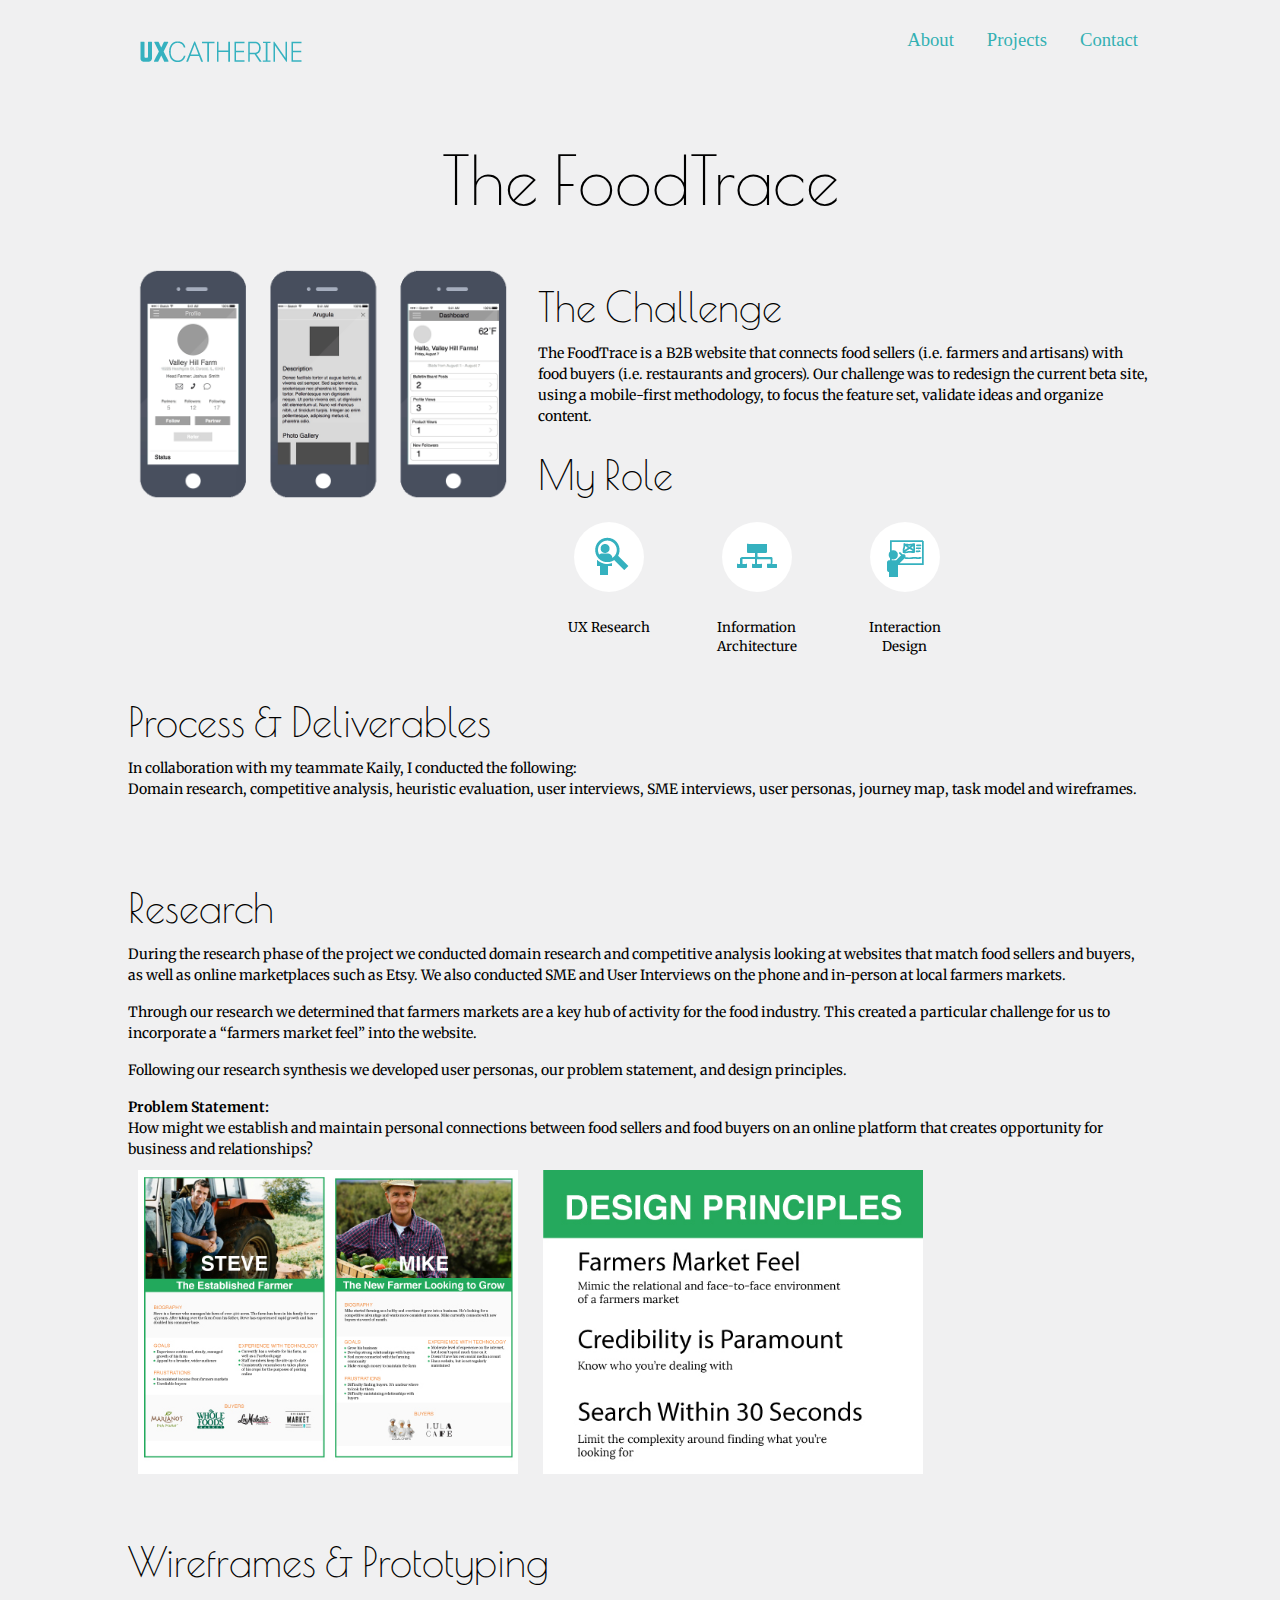
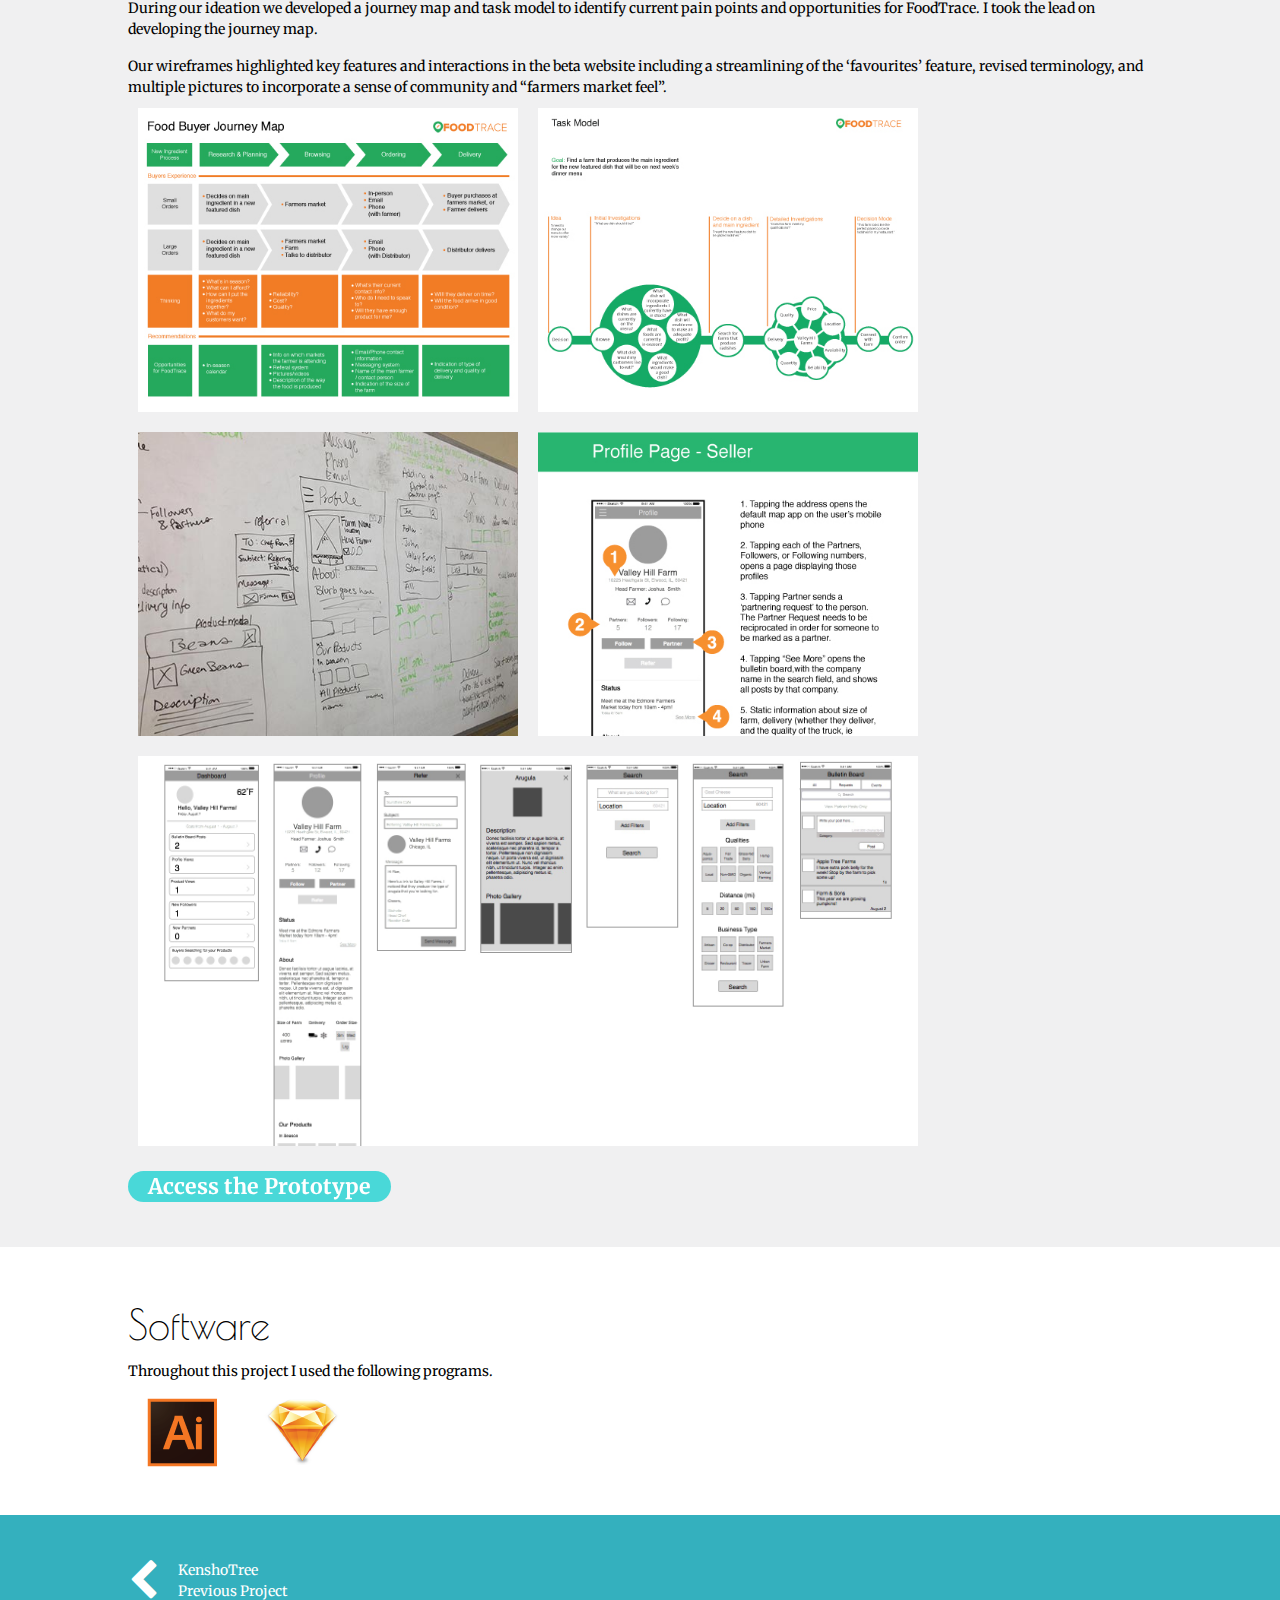
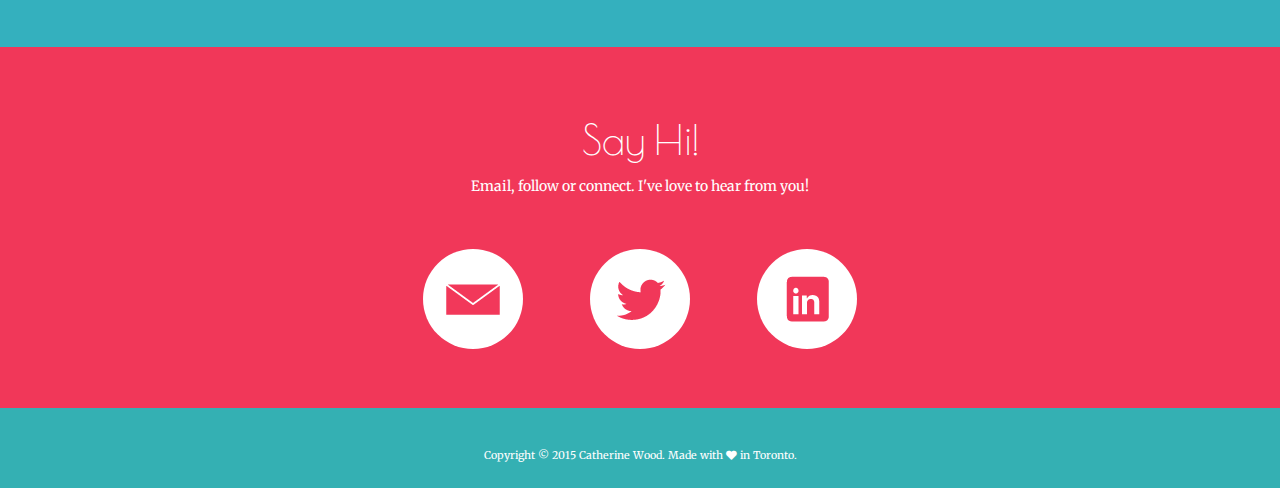
==== foodtrace.html @ 7423fcf5 "Portfolio 2.0!" ====
<!DOCTYPE html>
<html lang="en">
<head>
	<meta charset="UTF-8">
	<meta name="viewport" content="width=device-width">
	<title>Catherine Wood: UX Designer</title>
	<link rel="stylesheet" href="css/reset.min.css">
	<link href='http://fonts.googleapis.com/css?family=Sacramento|Poiret+One|Merriweather:400,700' rel='stylesheet' type='text/css'>
	<link rel="stylesheet" href="https://maxcdn.bootstrapcdn.com/font-awesome/4.3.0/css/font-awesome.min.css">
	<link rel="stylesheet" href="css/main.css">
	<link rel="stylesheet" href="css/pro3.css">
	<link rel="shortcut icon" href="favicon.ico"/>
	<link rel="stylesheet" href="css/jquery.fancybox.css?v=2.1.5" type="text/css" media="screen" />
	<link rel="stylesheet" href="css/jquery.fancybox-buttons.css?v=1.0.5" type="text/css" media="screen" />
	<link rel="stylesheet" href="css/jquery.fancybox-thumbs.css?v=1.0.7" type="text/css" media="screen" />
</head>
<body id="pro3">
	<header class="hero clearfix">
	<nav class="container clearfix">
		<a href="index.html"><img src="assets/icons/logo_r.png"/></a>
		<ul>
			<li><a href="index.html#about">About</a></li>
			<li><a href="index.html#projects">Projects</li>
			<li><a href="#contact">Contact</a></li>
		</ul>
	</nav>
		<div class="container">
			<h1>The FoodTrace</h1>
				<div class="intro clearfix">
					<div class="topimage">
						<img src="assets/images/pro3/img_ft_hp_mockup.gif">
					</div>
					<div class="content">
						<div class="challengerole clearfix">
							<h2>The Challenge</h2>
							<p>The FoodTrace is a B2B website that connects food sellers (i.e. farmers and artisans) with food buyers (i.e. restaurants and grocers). Our challenge was to redesign the current beta site, using a mobile-first methodology, to focus the feature set, validate ideas and organize content.</p>
							<div id="role">
							<h2>My Role</h2>
								<ul class="icons">
									<li><img src="assets/icons/icon_pro_research.png"/><p>UX Research</p></li>
									<li><img src="assets/icons/icon_pro_ia.png"/><p>Information Architecture</p></li>
									<li><img src="assets/icons/icon_pro_ixd.png"/><p>Interaction Design</p></li>
								</ul>
							</div>
						</div>
						<h2>Process & Deliverables</h2>
						<p>In collaboration with my teammate Kaily, I conducted the following:<br>
						Domain research, competitive analysis, heuristic evaluation, user interviews, SME interviews, user personas, journey map, task model and wireframes.
</p>
					</div>
				</div>
		</div>
	</header>
	<main class"clearfix">
		<div class="bkgrnd_colour">
			<div class="research container">
				<h2>Research</h2>
				<p>During the research phase of the project we conducted domain research and competitive analysis looking at websites that match food sellers and buyers, as well as online marketplaces such as Etsy. We also conducted SME and User Interviews on the phone and in-person at local farmers markets. </p>
				<p>Through our research we determined that farmers markets are a key hub of activity for the food industry. This created a particular challenge for us to incorporate a “farmers market feel” into the website.</p>
				<p>Following our research synthesis we developed user personas, our problem statement, and design principles.</p>
				<p>
				<strong>Problem Statement: </strong><br>
				How might we establish and maintain personal connections between food sellers and food buyers on an online platform that creates opportunity for business and relationships?
				</p>
				<div class="twopics">
					<a class="fancybox" rel="group1" href="assets/images/pro3/img_ft_personas_lrg.jpg"><img src="assets/images/pro3/img_ft_personas_sm.jpg" class="hvr-grow" alt="" /></a>
					<a class="fancybox" rel="group1" href="assets/images/pro3/img_ft_dprincp_lrg.jpg"><img src="assets/images/pro3/img_ft_dprincp_sm.jpg" class="hvr-grow" alt="" /></a>
				</div>
			</div>
			<div class="wireframes container clearfix">
				<h2>Wireframes & Prototyping</h2>
				<p>During our ideation we developed a journey map and task model to identify current pain points and opportunities for FoodTrace. I took the lead on developing the journey map.</p>
				<p>Our wireframes highlighted key features and interactions in the beta website including a streamlining of the ‘favourites’ feature, revised terminology, and multiple pictures to incorporate a sense of community and “farmers market feel”.
				</p>
				<div class="twopics">
					<a class="fancybox" rel="group2" href="assets/images/pro3/img_ft_journeymap_lrg.jpg"><img src="assets/images/pro3/img_ft_journeymap_sm.jpg" class="hvr-grow" alt="" /></a>
					<a class="fancybox" rel="group2" href="assets/images/pro3/img_ft_taskmodel_lrg.jpg"><img src="assets/images/pro3/img_ft_taskmodel_sm.jpg" class="hvr-grow" alt="" /></a>
				</div>
				<div class="twopics">
					<a class="fancybox" rel="group2" href="assets/images/pro3/img_ft_whiteboard_lrg.jpg"><img src="assets/images/pro3/img_ft_whiteboard_sm.jpg" class="hvr-grow" alt="" /></a>
					<a class="fancybox" rel="group2" href="assets/images/pro3/img_ft_annotations_lrg.jpg"><img src="assets/images/pro3/img_ft_annotations_sm.jpg" class="hvr-grow" alt="" /></a>
				</div>
				<div class="onepic">
					<a class="fancybox" rel="group2" href="assets/images/pro3/img_ft_wireframes_lrg.jpg"><img src="assets/images/pro3/img_ft_wireframes_sm.jpg" class="hvr-grow" alt="" /></a>
				</div>
				<div class="prototype">
				<a href="https://invis.io/YH3W0ILRX" target="_blank" class="hvr-grow">Access the Prototype</a>
				</div>
			</div>
			
		</div>
			<div class="software">
				<div class="container">
					<h2>Software</h2>
					<p>Throughout this project I used the following programs.</p>
				<img src="assets/software/logo_illustrator.png">
				<img src="assets/software/logo_sketch.png">
				</div>
			</div>
			<div class="project_nav clearfix">
				<div class="container"><a href="kenshotree.html">
					<div class="previous_chevron">
						<i class="fa fa-chevron-left fa-2x"></i>
					</div>
					<div class="previous_text">
						<p>KenshoTree<br>Previous Project</p>
					</div></a>
				</div>
			</div>
			<section id="contact">
				<div class="container">
					<h2>Say Hi!</h2>
					<p>Email, follow or connect. I've love to hear from you!</p>
					<ul class="contact_icons">
						<li><a href="mailto:uxcatherine@gmail.com" class="hvr-grow"><img src="assets/icons/icon_email.png"></a></li>
						<li><a href="http://www.twitter.com/uxcatherine" class="hvr-grow"><img src="assets/icons/icon_twitter.png"></a></li>
						<li><a href="https://ca.linkedin.com/in/uxcatherine" class="hvr-grow"><img src="assets/icons/icon_linkedin.png"></a></li>
					</ul>
				</div>
			</section>
	</main>
	<footer>
		<p> Copyright &copy; 2015 Catherine Wood. Made with <i class="fa fa-heart"></i>
	in Toronto.</p>
	</footer>
	<script type="text/javascript" src="https://ajax.googleapis.com/ajax/libs/jquery/2.1.3/jquery.min.js"></script>
	<script type="text/javascript" src="js/jquery.fancybox.pack.js?v=2.1.5"></script>
	<script type="text/javascript" src="js/jquery.fancybox-buttons.js?v=1.0.5"></script>
	<script type="text/javascript" src="js/jquery.fancybox-media.js?v=1.0.6"></script>
	<script type="text/javascript" src="js/jquery.fancybox-thumbs.js?v=1.0.7"></script>
	<script src="js/jquery.scrollTo.min.js"></script>
	<script src="js/jquery.localScroll.min.js"></script>
	<script type="text/javascript" src="js/script.js"></script>
	<script>
  (function(i,s,o,g,r,a,m){i['GoogleAnalyticsObject']=r;i[r]=i[r]||function(){
  (i[r].q=i[r].q||[]).push(arguments)},i[r].l=1*new Date();a=s.createElement(o),
  m=s.getElementsByTagName(o)[0];a.async=1;a.src=g;m.parentNode.insertBefore(a,m)
  })(window,document,'script','//www.google-analytics.com/analytics.js','ga');

  ga('create', 'UA-66350856-1', 'auto');
  ga('send', 'pageview');

</script>
</body>
</html>
---- css/main.css ----
* {
	-moz-box-sizing: border-box;
	box-sizing: border-box;

}

/**************SiteWide********************/

body {
	font-family: 'Merriweather', serif;
	font-size: 16pt;
}

p {
	padding-top: 16px;
	line-height: 1.4em;
}

h1 {
	font-family: 'Sacramento', cursive;
	font-size: 80pt;
	text-align: center;
	color: #fff;
	margin-top: 150px;
}

h2 {
	font-family: 'Poiret One', sans-serif;
	font-size: 30pt;
	text-align: left;
	color: black;
}

a {
	text-decoration: none;
	color: white;
}

.projects a {
	font-family: 'Patua One', serif;
	font-size: 18pt;
	color: #fff;
	text-align: center;
	background-color: #49d8d8;
	padding: 7px 35px;
	border-radius: 25px;

}

footer p {
	font-family: 'Merriweather', serif;
	font-size: 8pt;
	color: white;
	text-align: center;
	padding-bottom: 0px;
}

footer {
	background-color: #34b0b3;
	padding: 24px 0px;
}

.container {
	width: 80%;
	margin: 0 auto;
}

.clearfix:before,
.clearfix:after {
	display: table;
	content: "";
}

.clearfix:after {
	clear:both;
}

/***---- NAV ------***/

nav{
	padding: 24px 0px;
}

nav img {
	float: left;
}

nav ul {
	float: right;
}

.hero li {
	display: inline-block;
	padding: 7px 14px;
	font-family: 'Patua One', serif;
	font-size: 14pt;
	color: #fff;
}

.hero .lrnbtn {
	border-radius: 50%;
	display: block;
	margin: 0 auto;
	margin-bottom: 60px;
	margin-top: 150px;
}

/***---- CONTACT INFO ---***/

#contact {
	background-color: #f13759;
	color: white;
	text-align: center;
	padding: 30px 0px;
}

#contact p { 
	font-size: 12pt;
}

#contact h2 {
	text-align: center;
	color: white;
}

.contact_icons li {
	display: inline-block;
	padding: 0px 21px;
}

.contact_icons img {
	border-radius: 50%;
	margin-top: 42px;
}

/***************HOMEPAGE****************/

/* ---- header ----- */

header {
	background: #34b0be url("../assets/images/background.jpg") no-repeat center center;
	background-size: cover;
}

header h2 {
	text-align: center;
	color: #fff;
}

.hvr-bounce-in {
  display: inline-block;
  vertical-align: middle;
  -webkit-transform: translateZ(0);
  transform: translateZ(0);
  box-shadow: 0 0 1px rgba(0, 0, 0, 0);
  -webkit-backface-visibility: hidden;
  backface-visibility: hidden;
  -moz-osx-font-smoothing: grayscale;
  -webkit-transition-duration: 0.5s;
  transition-duration: 0.5s;
}
.hvr-bounce-in:hover, .hvr-bounce-in:focus, .hvr-bounce-in:active {
  -webkit-transform: scale(1.2);
  transform: scale(1.2);
  -webkit-transition-timing-function: cubic-bezier(0.47, 2.02, 0.31, -0.36);
  transition-timing-function: cubic-bezier(0.47, 2.02, 0.31, -0.36);
}
/* ---- about ----- */

.about {
	background-color: #f0f0f1;
	padding: 77px 0px;
}

.about p {
	font-size: 12pt;
}

.profilepic img {
	border-radius: 50%;
	margin-right: 56px;
	margin-bottom: 200px;
}

.profilepic {
	float: left;
}

.aboutme {
	color: black;
}

.aboutme a:link {
	color: #34b0be;
}

.aboutme a:visited {
	color: #34b0be;
}

#icons ul {
	margin-left: 266px;
}

.icons li {
	display: inline-block;
	margin: 10px;
	width: 18%;
	text-align: center;
	vertical-align: top;
}	

.icons p {
	padding-top: 14px;
}

.icons img {
	border-radius: 50%;
}

#icons {
	width: 100%;
	vertical-align: top;
}

/* ---- all projects ----- */

.projects h2 {
	/*padding-top: 135px;*/
	color: white;
}

.projects a {
	/*margin-bottom: 170px;*/
}

.projects p {
	font-size: 13pt;
	line-height: 1.4em;
	color: white;
	padding-bottom: 40px;
}

.hvr-grow {
  display: inline-block;
  vertical-align: middle;
  -webkit-transform: translateZ(0);
  transform: translateZ(0);
  box-shadow: 0 0 1px rgba(0, 0, 0, 0);
  -webkit-backface-visibility: hidden;
  backface-visibility: hidden;
  -moz-osx-font-smoothing: grayscale;
  -webkit-transition-duration: 0.3s;
  transition-duration: 0.3s;
  -webkit-transition-property: transform;
  transition-property: transform;
}
.hvr-grow:hover, .hvr-grow:focus, .hvr-grow:active {
  -webkit-transform: scale(1.1);
  transform: scale(1.1);
}

/* ---- project 1 ----- */

.project1 {
	background-color: #f13759;
	padding: 70px 0px;
	overflow: hidden;
}

.project1img {
	float: left;
	width: 50%;
}

.project1img img {
	width: 90%;
}

/* ---- project 2 ----- */

.project2 {
	background-color: #34b0be;
	padding: 70px 0px;
}

.project2img {
	float: right;
	width: 50%;
	text-align: right;
}

.project2img img {
	width: 90%;
}

.project2desc {

}


/* ---- project 3 ----- */

.project3 {
	background-color: #f0f0f1;
	padding: 70px 0px;
	color: black;
}

.project3img {
	float: left;
	width: 50%;
}

.project3img img {
	width: 80%;
}

.project3 p, .project3 h2 {
	color: black;
}

/*************BREAK POINT 940****************/

@media only screen and (max-width: 940px){

.container{
	width: 90%;
}

.profilepic {
	margin-bottom: 150px;
}

.icons li {
	width: 22%;
}

}

/************* Tablet ****************/
@media only screen and (max-width: 768px){

nav {
	text-align: center;
}


.profilepic {
	text-align: center;
	float: none;
	margin-bottom: 0px;
}

.profilepic img {
	margin: 0px;
	width: 250px;
	border-radius: 50%;
	margin-bottom: 0px;
}

.icons {
	text-align: center;
}

#icons ul {
	margin: 0px;
}

h2,p, .project1desc, .project2desc, .project3desc {
	text-align: center;
}

.project1img img {
	width: 80%;
}

.project1img, .project2img, .project3img {
	float: none;
	text-align: center;
	width: 100%;
	margin-bottom: 14px;
}

}
/************* BREAK POINT 515 **********/

@media only screen and (max-width: 515px){

nav img {
	float: none;
}

nav ul {
	float: none;
}

}

/*************MOBILE PHONE**********/

@media only screen and (max-width: 480px){


.hero li {
	display: inline-block;
	padding: 30px 15px;
	font-family: 'Patua One', serif;
	font-size: 18pt;
}

h1 {
	font-family: 'Sacramento', cursive;
	font-size: 45pt;
	margin-top: 120px;
}

h2 {
	font-size: 30px;
}

#icons ul {
	margin-left: 0px;
}

.lrnbtn {
	width: 100px;
}

p {
	font-size: 16pt;
	padding-top: 20px;
}	
.about {
	text-align: center;
}

.aboutme{
	float: none;
}

#icons {
	text-align: center;
}

#icons li {
	display: inline-block;
	font-size: 14pt;
	padding-top: 20px;
	text-align: center;
	width: 25%;
}

.icons li img {
	width: 100px;
}

#contact li {
	display: inline-block;
	padding: 0px 10px;
}

#contact img {
	width: 100px;
}

footer p {
	font-size: 10px;
}

}
---- css/pro3.css ----
/*************** PROJECT 3 ****************/

#pro3 header {
	background: #f0f0f1;
}

nav a {
	color: #34b0b3;
}

#pro3 .bkgrnd_colour {
	background: #f0f0f1;
}

#pro3 h1 {
	font-family: 'Poiret One', sans-serif;
	font-size: 50pt;
	text-align: center;
	color: black;
	margin: 30px 0px;
}

#pro3 .topimage img {
	float: left;
	padding-right: 30px;
	margin-bottom: 30px;
	width: 40%;
}

#pro3 h2 {
	font-family: 'Poiret One', sans-serif;
	font-size: 30pt;
	text-align: left;
	color: black;
	margin-top: 28px;
}

#pro3 p {
	color: black;
	font-size: 14px;
	font-family: 'Merriweather', serif;
	line-height: 1.5em;
}


#pro3 .icons p {
	font-family: 'Merriweather', serif;
	font-size: 10pt;
	line-height: 1.4em;
}

#pro3 div {
	padding: 15px 0px;
}

#pro3 .intro div {
	padding: 0px;
}

#pro3 .icons li {
	width: 12%;
}

#pro3 .icons img {
	border-radius: 50%;
}

#pro3 img {
	padding: 10px;
}

#pro3 .twopics, .onepic {
	padding: 0px;
}

#pro3 .twopics img {
	width: 400px;
}

#pro3 .onepic img {
	width: 800px;
}

#pro3 .prototype a {
	font-family: 'Merriweather', serif;
	font-weight: 700;
	font-size: 16pt;
	color: #fff;
	text-align: center;
	background-color: #49d8d8;
	padding: 5px 20px;
	border-radius: 20px;
}

.prototype {
	clear: both;
}

strong {
	font-family: 'Merriweather', serif;
	font-weight: 700;
}
.wireframes img {
	float: left;
}
.software{
	background-color: white;
 }

#pro3 .software h2, #pro2 .software p {
	color: black;
}

#pro3 .project_nav {
	background-color: #34b0be;
}

#pro3 .previous_chevron {
	text-align: left;
	float: left;
	margin-right: 20px;
	color: white;
}

#pro3 .previous_text p {
	color: white;
	display: block;
	padding: 0px;
}

#pro3 #contact .container h2 {
	text-align: center;
	color: white;
}

#contact p {
	color: white;
}

#pro3 footer p {
	color: white;
	font-size: 8pt;
}

/*************BREAK POINT 1175!*****************/

@media only screen and (max-width: 1175px){


#pro3 #role {
	float: left;
}

#pro3 .icons li {
    width: 20%;
}
#pro3 .wireframes img {
	float: none;
}

#pro3 .wireframes .twopics, .onepic {
	text-align: center;
}
}

/*************BREAK POINT 1090!*****************/

@media only screen and (max-width: 1090px){


#pro3 .twopics, .onepic {
	text-align: center;
	padding: 0px;
}


#pro3 .prototype {
	text-align: center;
}

}

/*************BREAK POINT 1055!*****************/

@media only screen and (max-width: 1055px){


#pro3 .onepic img {
	width: 600px;
}

#pro3 .topimage img {
	width: 60%;
}
}

/************* Tablet ****************/
@media only screen and (max-width: 835px){

#pro3 .container {
	width: 90%;
}

#pro3 img {
	padding: 0px;
}

#pro3 .topimage img{
	margin-bottom: 100px;
}


#pro3 .topimage {
	margin-top: 28px;
}

#pro3 .container p {
	text-align: left;
	font-size: 16px;
}

#pro3 ul {
	text-align: left;
}

#pro3 .icons li {
	width: 16%;
	text-align: center;
}

#pro3 .twopics, .onepic {
	text-align: center;
	padding: 0px;
}

#pro3 .twopics img {
	padding: 20px 10px 0px 10px;
}

#pro3 .onepic img {	
	width: 90%;
	padding: 20px 10px 0px 10px;
}


#pro3 #contact h2 {
	text-align: center;
}

#pro3 #contact p {
	text-align: center;
}

#pro3 #contact ul {
	text-align: center;
}
}

/*************BREAK POINT 715!*****************/

@media only screen and (max-width: 715px){

#pro3 .topimage {
	text-align: center;
}

#pro3 .topimage img{
	float: none;
	padding: 0px;
	width: 90%;
	margin-bottom: 0px;
}

/*#pro2 .challengerole h2 {
	margin-top: 28px;
}*/

}

/*************MOBILE PHONE**********/

@media only screen and (max-width: 550px){

#pro3 nav img {
	float: none;
}

#pro3 nav ul {
	float: none;
	text-align: center;
}

#pro3 .topimage {
	text-align: center;
}

#pro3 .topimage img {
	float: none;
	width: 90%;
	padding-right: 0px;
}

#pro3 .icons li{
	width: 26%;
}

#pro3 .icons p {
	text-align: center;
}

#pro3 .onepic img {
	width: 400px;
}

}
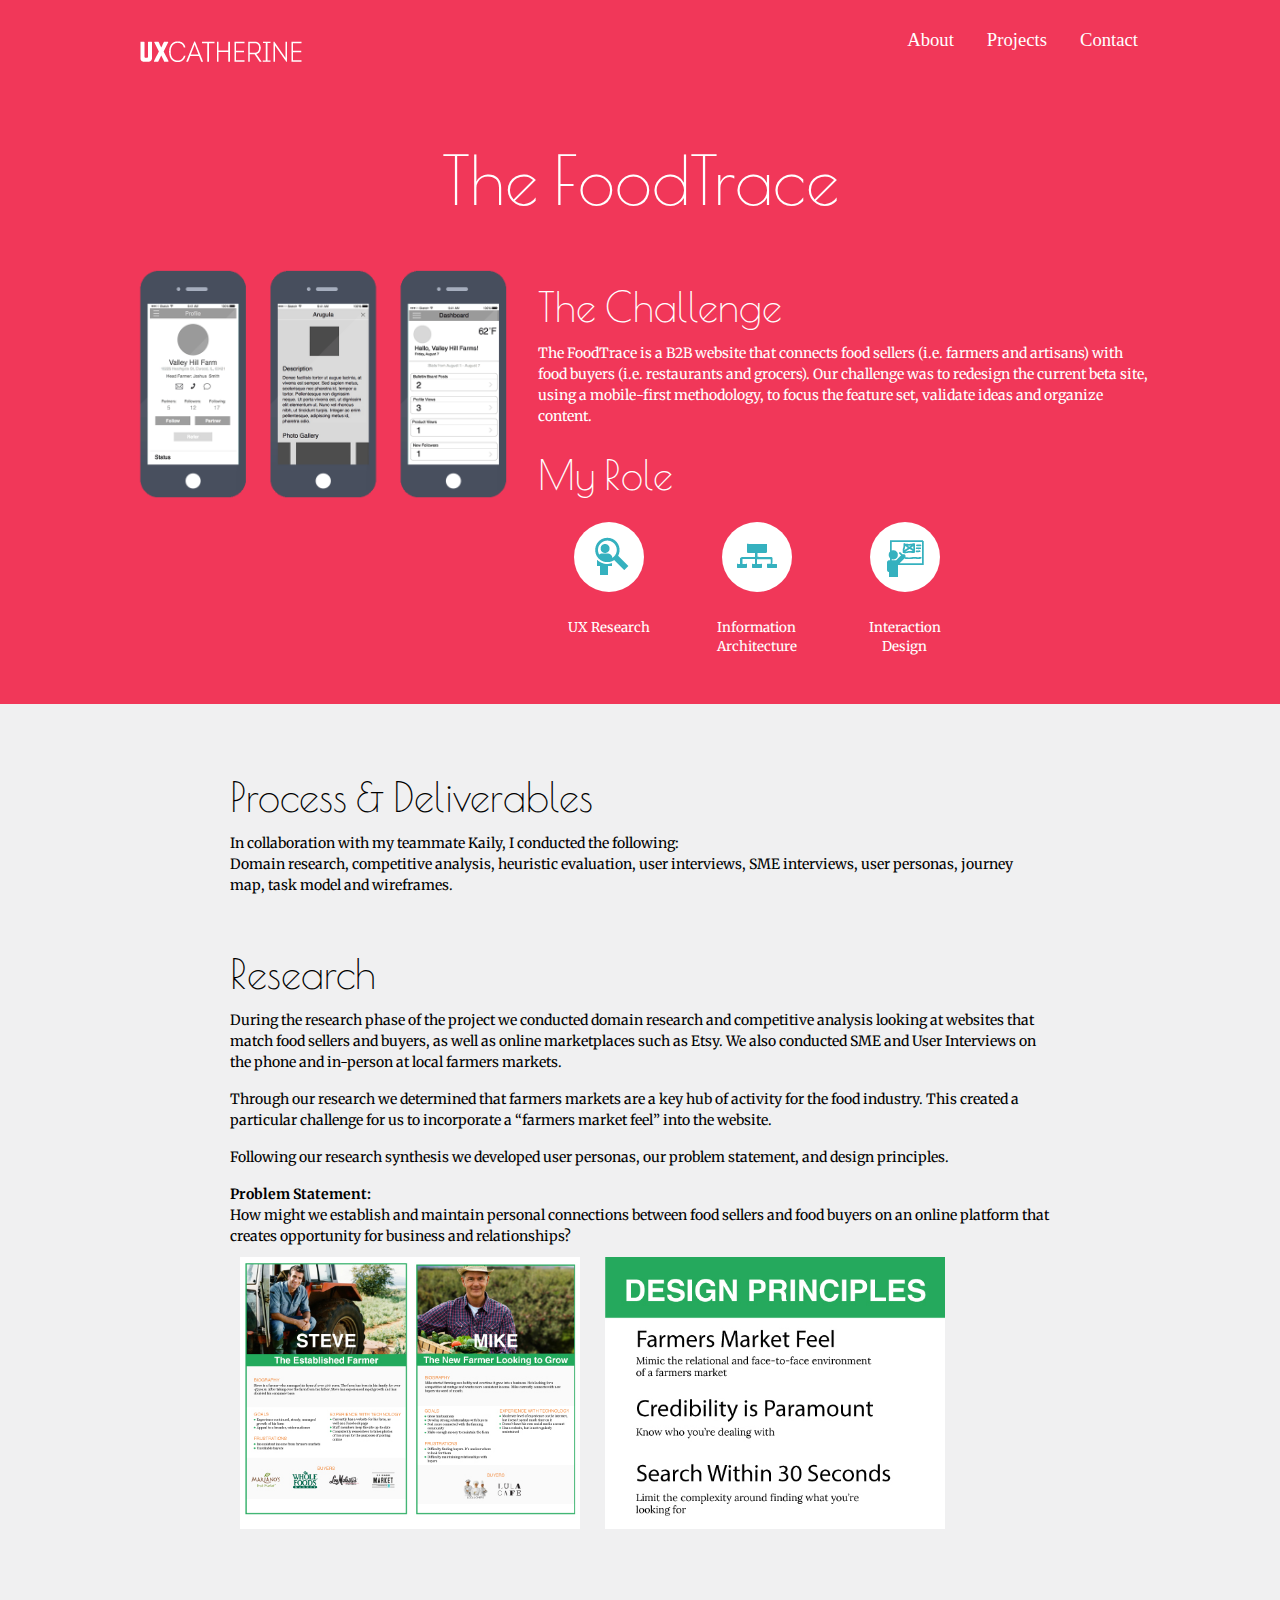
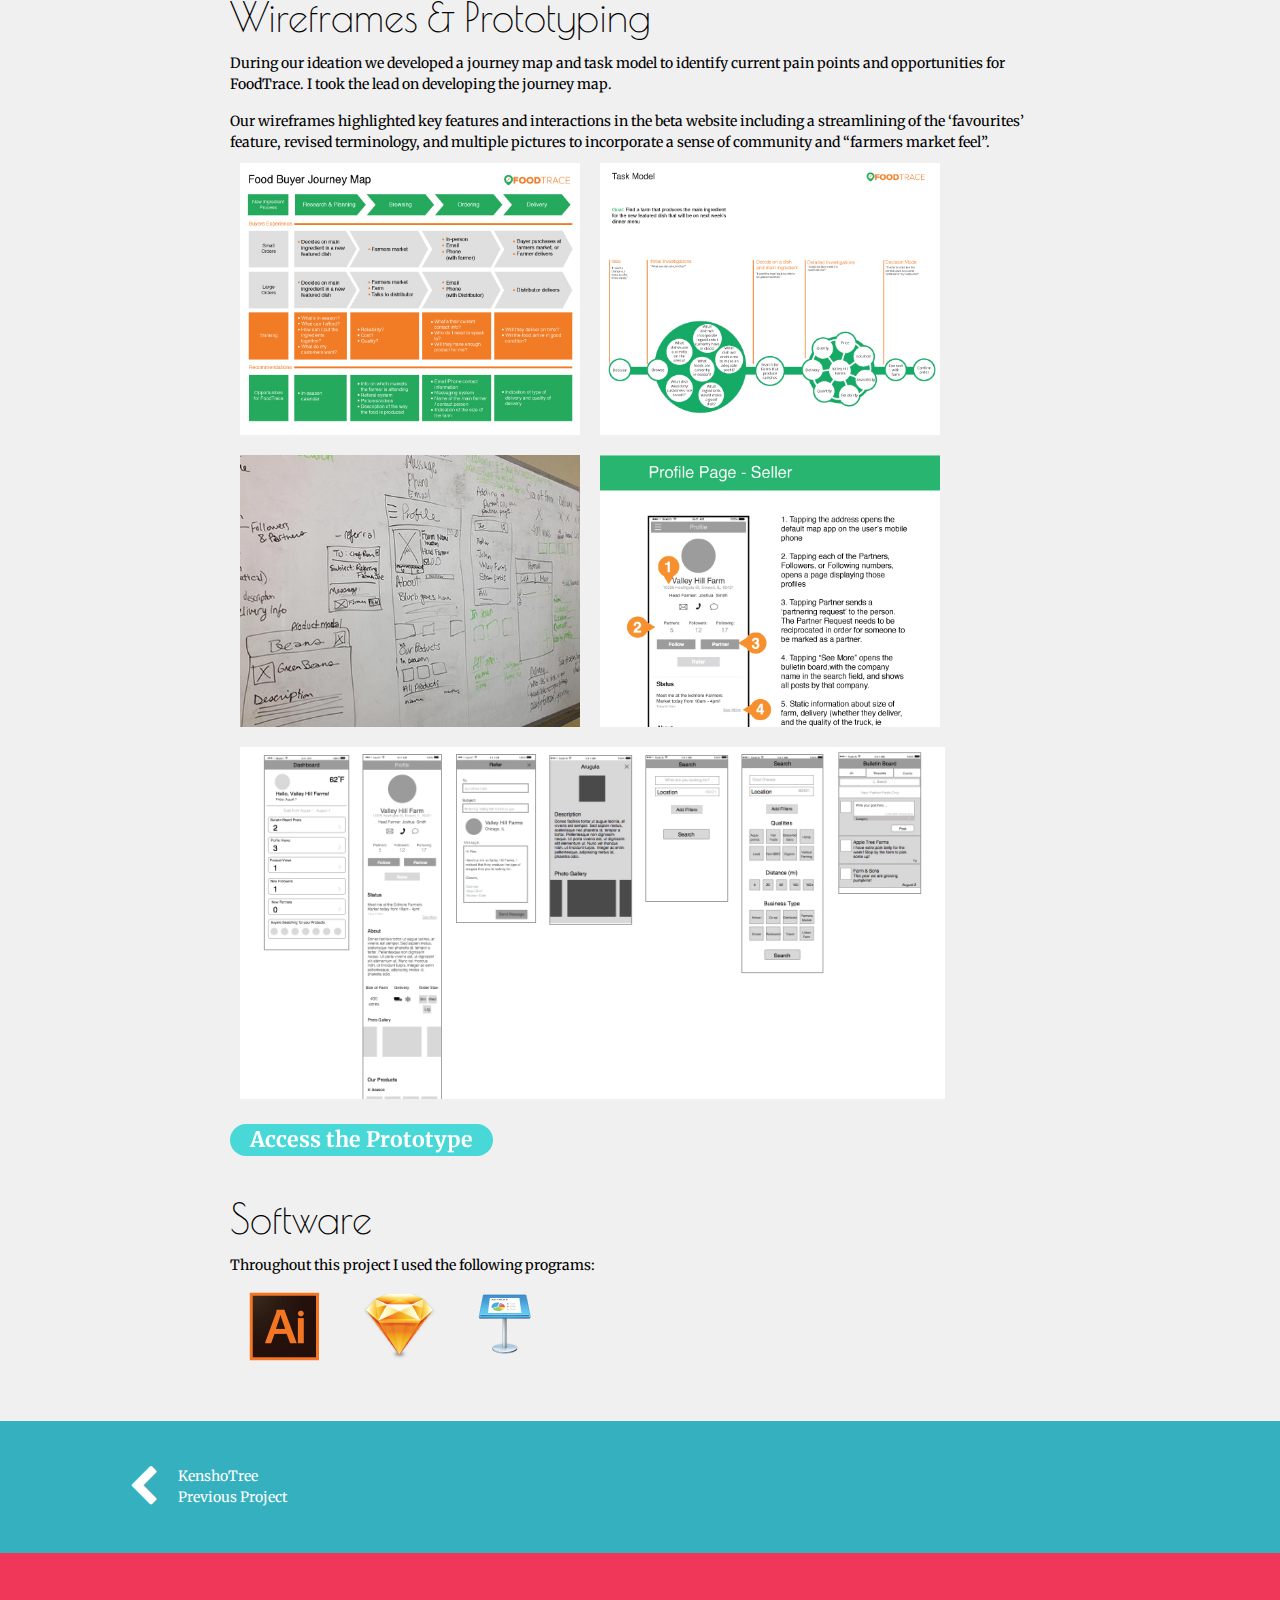
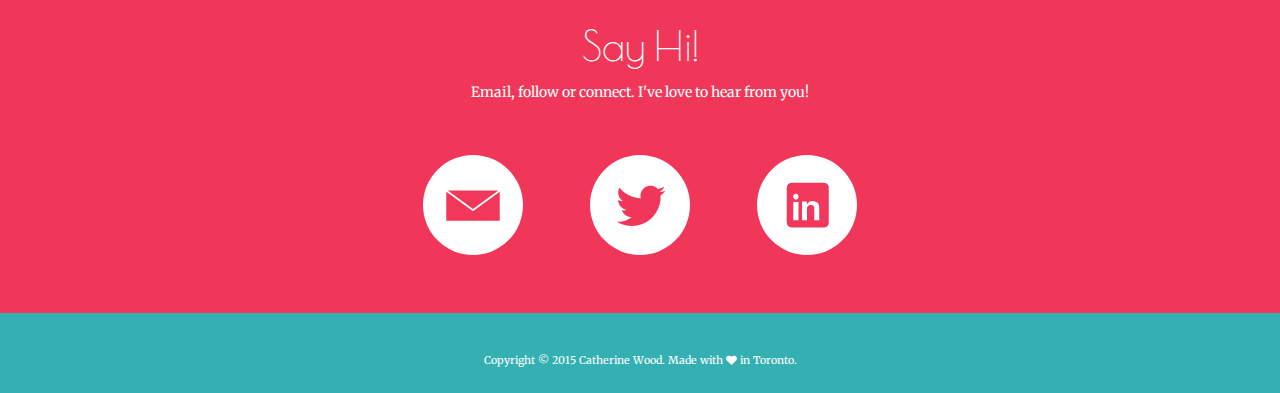
==== commit 7846734c: "version 2.1" ====
--- a/foodtrace.html
+++ b/foodtrace.html
@@ -17,7 +17,7 @@
 <body id="pro3">
 	<header class="hero clearfix">
 	<nav class="container clearfix">
-		<a href="index.html"><img src="assets/icons/logo_r.png"/></a>
+		<a href="index.html"><img src="assets/icons/logo.png"/></a>
 		<ul>
 			<li><a href="index.html#about">About</a></li>
 			<li><a href="index.html#projects">Projects</li>
@@ -43,60 +43,61 @@
 								</ul>
 							</div>
 						</div>
-						<h2>Process & Deliverables</h2>
-						<p>In collaboration with my teammate Kaily, I conducted the following:<br>
-						Domain research, competitive analysis, heuristic evaluation, user interviews, SME interviews, user personas, journey map, task model and wireframes.
-</p>
 					</div>
 				</div>
 		</div>
 	</header>
 	<main class"clearfix">
 		<div class="bkgrnd_colour">
-			<div class="research container">
-				<h2>Research</h2>
-				<p>During the research phase of the project we conducted domain research and competitive analysis looking at websites that match food sellers and buyers, as well as online marketplaces such as Etsy. We also conducted SME and User Interviews on the phone and in-person at local farmers markets. </p>
-				<p>Through our research we determined that farmers markets are a key hub of activity for the food industry. This created a particular challenge for us to incorporate a “farmers market feel” into the website.</p>
-				<p>Following our research synthesis we developed user personas, our problem statement, and design principles.</p>
-				<p>
-				<strong>Problem Statement: </strong><br>
-				How might we establish and maintain personal connections between food sellers and food buyers on an online platform that creates opportunity for business and relationships?
-				</p>
-				<div class="twopics">
-					<a class="fancybox" rel="group1" href="assets/images/pro3/img_ft_personas_lrg.jpg"><img src="assets/images/pro3/img_ft_personas_sm.jpg" class="hvr-grow" alt="" /></a>
-					<a class="fancybox" rel="group1" href="assets/images/pro3/img_ft_dprincp_lrg.jpg"><img src="assets/images/pro3/img_ft_dprincp_sm.jpg" class="hvr-grow" alt="" /></a>
+			<div class="contentblock">
+				<div class="process container">
+					<h2>Process & Deliverables</h2>
+					<p>In collaboration with my teammate Kaily, I conducted the following:<br>
+					Domain research, competitive analysis, heuristic evaluation, user interviews, SME interviews, user personas, journey map, task model and wireframes.</p>
+				</div>	
+				<div class="research container">
+					<h2>Research</h2>
+					<p>During the research phase of the project we conducted domain research and competitive analysis looking at websites that match food sellers and buyers, as well as online marketplaces such as Etsy. We also conducted SME and User Interviews on the phone and in-person at local farmers markets. </p>
+					<p>Through our research we determined that farmers markets are a key hub of activity for the food industry. This created a particular challenge for us to incorporate a “farmers market feel” into the website.</p>
+					<p>Following our research synthesis we developed user personas, our problem statement, and design principles.</p>
+					<p>
+					<strong>Problem Statement: </strong><br>
+					How might we establish and maintain personal connections between food sellers and food buyers on an online platform that creates opportunity for business and relationships?
+					</p>
+					<div class="twopics">
+						<a class="fancybox" rel="group1" href="assets/images/pro3/img_ft_personas_lrg.jpg"><img src="assets/images/pro3/img_ft_personas_sm.jpg" class="hvr-grow" alt="" /></a>
+						<a class="fancybox" rel="group1" href="assets/images/pro3/img_ft_dprincp_lrg.jpg"><img src="assets/images/pro3/img_ft_dprincp_sm.jpg" class="hvr-grow" alt="" /></a>
+					</div>
+				</div>
+				<div class="wireframes container clearfix">
+					<h2>Wireframes & Prototyping</h2>
+					<p>During our ideation we developed a journey map and task model to identify current pain points and opportunities for FoodTrace. I took the lead on developing the journey map.</p>
+					<p>Our wireframes highlighted key features and interactions in the beta website including a streamlining of the ‘favourites’ feature, revised terminology, and multiple pictures to incorporate a sense of community and “farmers market feel”.
+					</p>
+					<div class="twopics">
+						<a class="fancybox" rel="group2" href="assets/images/pro3/img_ft_journeymap_lrg.jpg"><img src="assets/images/pro3/img_ft_journeymap_sm.jpg" class="hvr-grow" alt="" /></a>
+						<a class="fancybox" rel="group2" href="assets/images/pro3/img_ft_taskmodel_lrg.jpg"><img src="assets/images/pro3/img_ft_taskmodel_sm.jpg" class="hvr-grow" alt="" /></a>
+					</div>
+					<div class="twopics">
+						<a class="fancybox" rel="group2" href="assets/images/pro3/img_ft_whiteboard_lrg.jpg"><img src="assets/images/pro3/img_ft_whiteboard_sm.jpg" class="hvr-grow" alt="" /></a>
+						<a class="fancybox" rel="group2" href="assets/images/pro3/img_ft_annotations_lrg.jpg"><img src="assets/images/pro3/img_ft_annotations_sm.jpg" class="hvr-grow" alt="" /></a>
+					</div>
+					<div class="onepic">
+						<a class="fancybox" rel="group2" href="assets/images/pro3/img_ft_wireframes_lrg.jpg"><img src="assets/images/pro3/img_ft_wireframes_sm.jpg" class="hvr-grow" alt="" /></a>
+					</div>
+					<div class="prototype">
+					<a href="https://invis.io/YH3W0ILRX" target="_blank" class="hvr-grow">Access the Prototype</a>
+					</div>
+				<h2>Software</h2>
+					<p>Throughout this project I used the following programs:</p>
+				<img src="assets/software/logo_illustrator.png">
+				<img src="assets/software/logo_sketch.png">
+				<img src="assets/software/logo_keynote.png">
+
 				</div>
 			</div>
-			<div class="wireframes container clearfix">
-				<h2>Wireframes & Prototyping</h2>
-				<p>During our ideation we developed a journey map and task model to identify current pain points and opportunities for FoodTrace. I took the lead on developing the journey map.</p>
-				<p>Our wireframes highlighted key features and interactions in the beta website including a streamlining of the ‘favourites’ feature, revised terminology, and multiple pictures to incorporate a sense of community and “farmers market feel”.
-				</p>
-				<div class="twopics">
-					<a class="fancybox" rel="group2" href="assets/images/pro3/img_ft_journeymap_lrg.jpg"><img src="assets/images/pro3/img_ft_journeymap_sm.jpg" class="hvr-grow" alt="" /></a>
-					<a class="fancybox" rel="group2" href="assets/images/pro3/img_ft_taskmodel_lrg.jpg"><img src="assets/images/pro3/img_ft_taskmodel_sm.jpg" class="hvr-grow" alt="" /></a>
-				</div>
-				<div class="twopics">
-					<a class="fancybox" rel="group2" href="assets/images/pro3/img_ft_whiteboard_lrg.jpg"><img src="assets/images/pro3/img_ft_whiteboard_sm.jpg" class="hvr-grow" alt="" /></a>
-					<a class="fancybox" rel="group2" href="assets/images/pro3/img_ft_annotations_lrg.jpg"><img src="assets/images/pro3/img_ft_annotations_sm.jpg" class="hvr-grow" alt="" /></a>
-				</div>
-				<div class="onepic">
-					<a class="fancybox" rel="group2" href="assets/images/pro3/img_ft_wireframes_lrg.jpg"><img src="assets/images/pro3/img_ft_wireframes_sm.jpg" class="hvr-grow" alt="" /></a>
-				</div>
-				<div class="prototype">
-				<a href="https://invis.io/YH3W0ILRX" target="_blank" class="hvr-grow">Access the Prototype</a>
-				</div>
-			</div>
-			
 		</div>
-			<div class="software">
-				<div class="container">
-					<h2>Software</h2>
-					<p>Throughout this project I used the following programs.</p>
-				<img src="assets/software/logo_illustrator.png">
-				<img src="assets/software/logo_sketch.png">
-				</div>
-			</div>
+		
 			<div class="project_nav clearfix">
 				<div class="container"><a href="kenshotree.html">
 					<div class="previous_chevron">
--- a/css/main.css
+++ b/css/main.css
@@ -191,10 +191,6 @@
 }
 
 .aboutme a:link {
-	color: #34b0be;
-}
-
-.aboutme a:visited {
 	color: #34b0be;
 }
 
--- a/css/pro3.css
+++ b/css/pro3.css
@@ -1,22 +1,27 @@
 /*************** PROJECT 3 ****************/
 
 #pro3 header {
-	background: #f0f0f1;
+	background: #f13759;
 }
 
 nav a {
-	color: #34b0b3;
+	color: #fff;
 }
 
 #pro3 .bkgrnd_colour {
 	background: #f0f0f1;
+}
+
+#pro3 .contentblock{
+	width: 80%;
+	margin: 0 auto;
 }
 
 #pro3 h1 {
 	font-family: 'Poiret One', sans-serif;
 	font-size: 50pt;
 	text-align: center;
-	color: black;
+	color: #fff;
 	margin: 30px 0px;
 }
 
@@ -25,6 +30,9 @@
 	padding-right: 30px;
 	margin-bottom: 30px;
 	width: 40%;
+}
+#pro3 .challengerole h2, #pro3 .challengerole p {
+	color: #fff;
 }
 
 #pro3 h2 {
@@ -74,11 +82,11 @@
 }
 
 #pro3 .twopics img {
-	width: 400px;
+	width: 360px;
 }
 
 #pro3 .onepic img {
-	width: 800px;
+	width: 725px;
 }
 
 #pro3 .prototype a {
@@ -103,13 +111,6 @@
 .wireframes img {
 	float: left;
 }
-.software{
-	background-color: white;
- }
-
-#pro3 .software h2, #pro2 .software p {
-	color: black;
-}
 
 #pro3 .project_nav {
 	background-color: #34b0be;
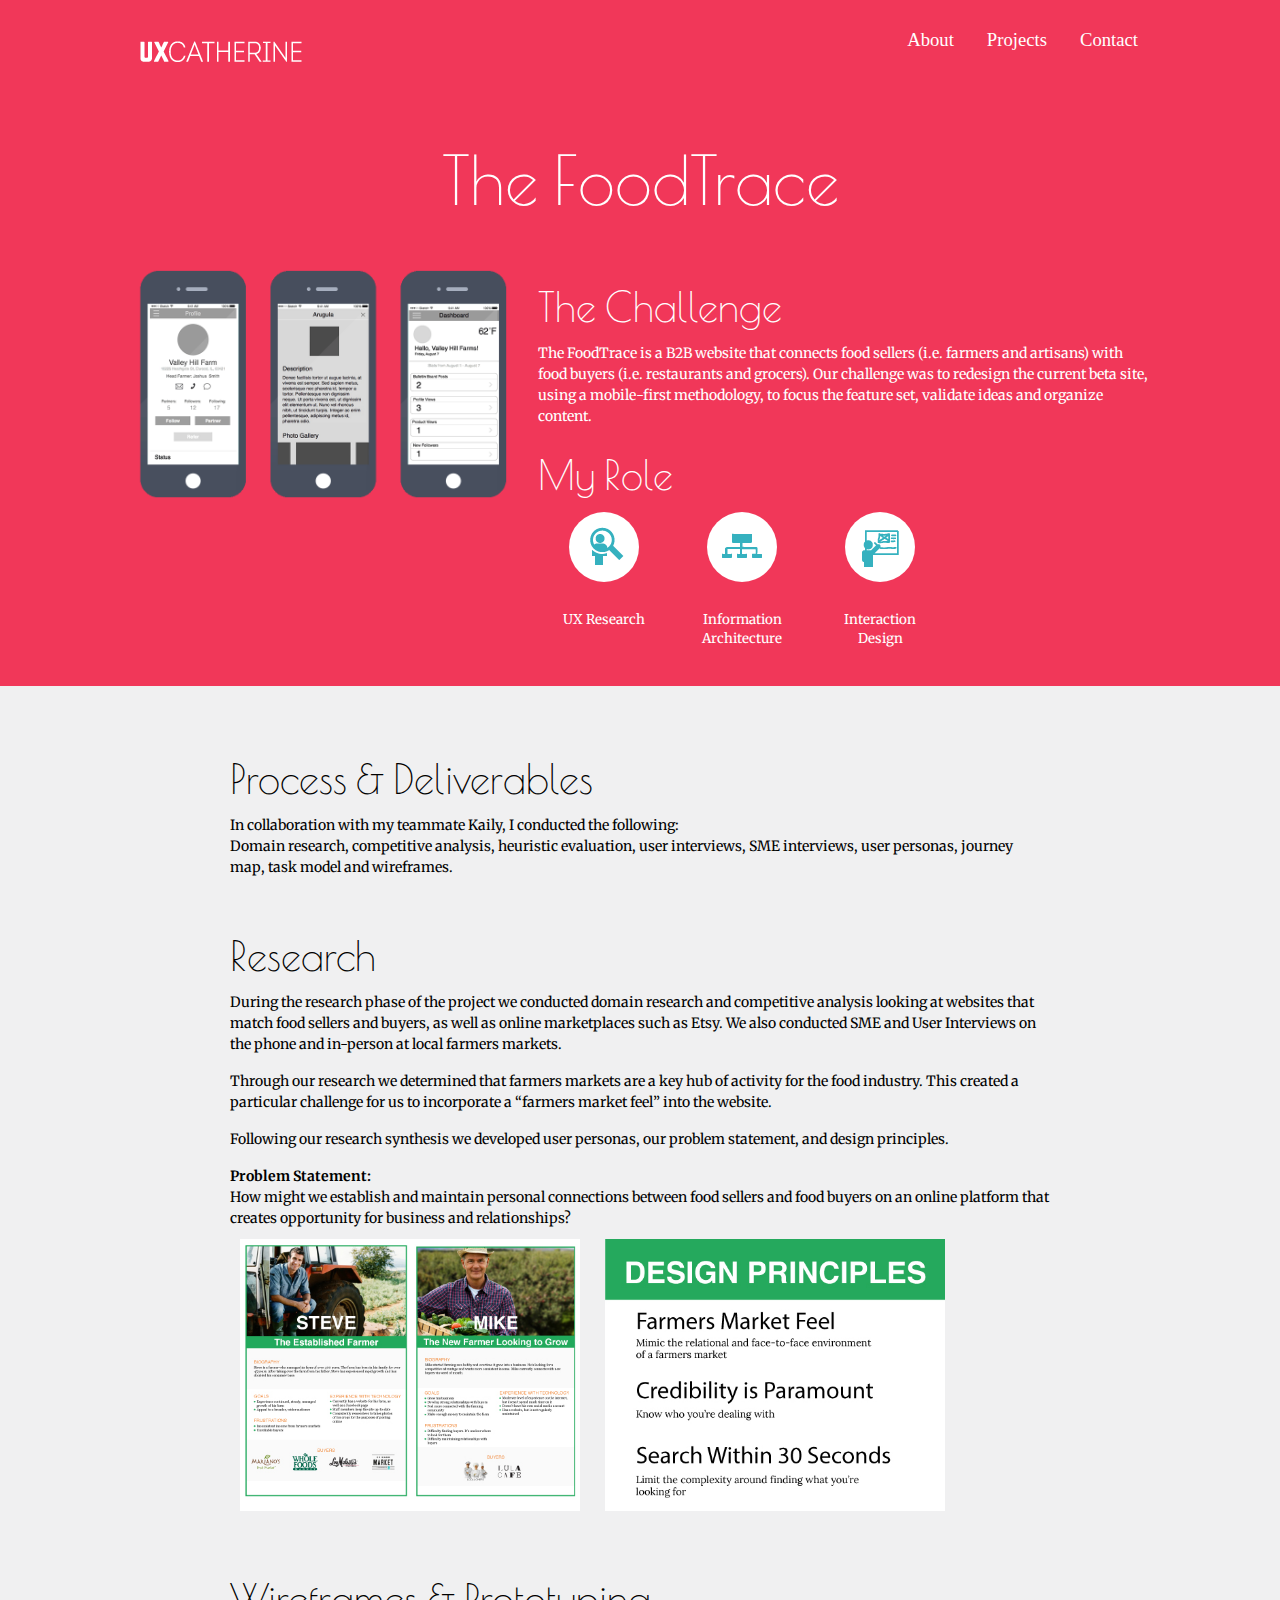
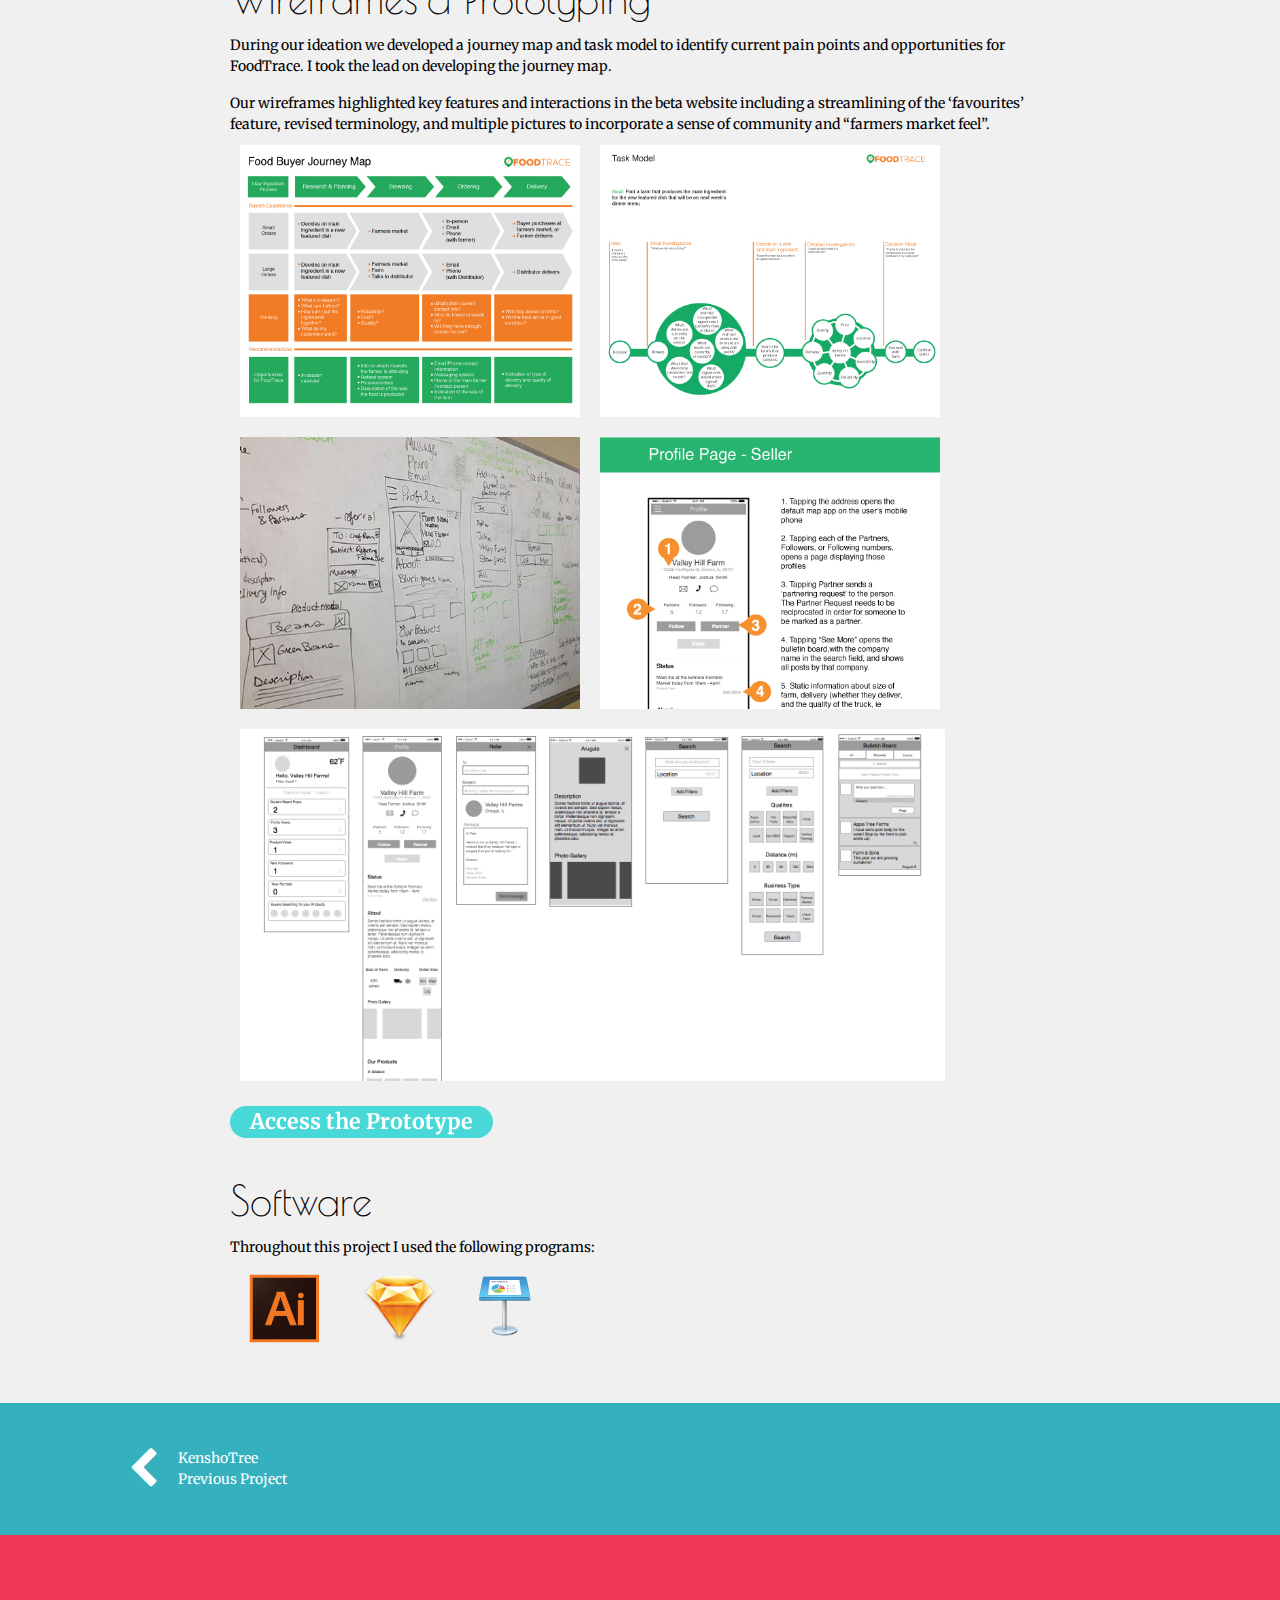
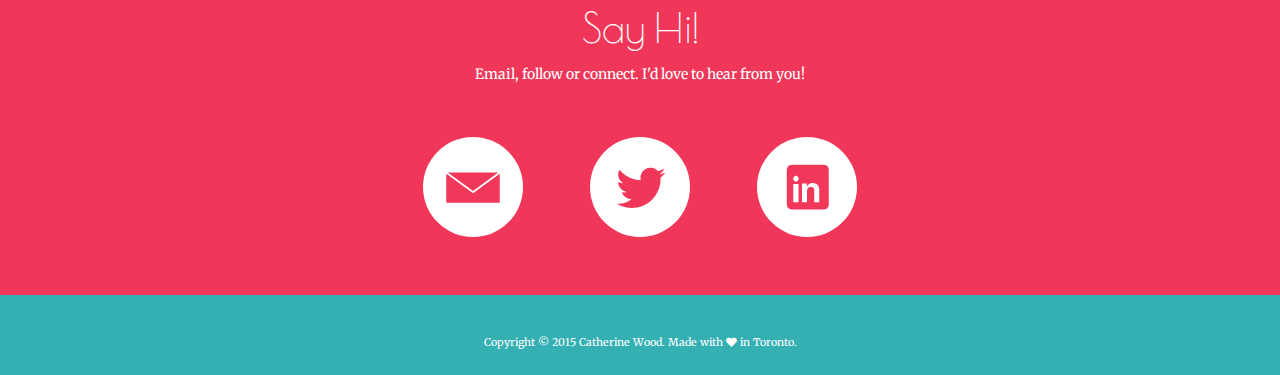
==== commit d88618e3: "update :)" ====
--- a/foodtrace.html
+++ b/foodtrace.html
@@ -111,7 +111,7 @@
 			<section id="contact">
 				<div class="container">
 					<h2>Say Hi!</h2>
-					<p>Email, follow or connect. I've love to hear from you!</p>
+					<p>Email, follow or connect. I'd love to hear from you!</p>
 					<ul class="contact_icons">
 						<li><a href="mailto:uxcatherine@gmail.com" class="hvr-grow"><img src="assets/icons/icon_email.png"></a></li>
 						<li><a href="http://www.twitter.com/uxcatherine" class="hvr-grow"><img src="assets/icons/icon_twitter.png"></a></li>
--- a/css/main.css
+++ b/css/main.css
@@ -36,7 +36,7 @@
 	color: white;
 }
 
-.projects a {
+.project1desc a, .project2desc a, .project3desc a {
 	font-family: 'Patua One', serif;
 	font-size: 18pt;
 	color: #fff;
@@ -179,7 +179,7 @@
 .profilepic img {
 	border-radius: 50%;
 	margin-right: 56px;
-	margin-bottom: 200px;
+	margin-bottom: 100px;
 }
 
 .profilepic {
@@ -194,7 +194,7 @@
 	color: #34b0be;
 }
 
-#icons ul {
+/*#icons ul {
 	margin-left: 266px;
 }
 
@@ -217,7 +217,7 @@
 #icons {
 	width: 100%;
 	vertical-align: top;
-}
+}*/
 
 /* ---- all projects ----- */
 
@@ -290,10 +290,6 @@
 	width: 90%;
 }
 
-.project2desc {
-
-}
-
 
 /* ---- project 3 ----- */
 
@@ -324,13 +320,13 @@
 	width: 90%;
 }
 
-.profilepic {
-	margin-bottom: 150px;
-}
-
-.icons li {
+.profilepic img {
+	margin-bottom: 175px;
+}
+
+/*.icons li {
 	width: 22%;
-}
+}*/
 
 }
 
@@ -355,13 +351,13 @@
 	margin-bottom: 0px;
 }
 
-.icons {
+/*.icons {
 	text-align: center;
 }
 
 #icons ul {
 	margin: 0px;
-}
+}*/
 
 h2,p, .project1desc, .project2desc, .project3desc {
 	text-align: center;
@@ -415,18 +411,23 @@
 	font-size: 30px;
 }
 
-#icons ul {
+/*#icons ul {
 	margin-left: 0px;
-}
+}*/
 
 .lrnbtn {
 	width: 100px;
 }
 
-p {
-	font-size: 16pt;
+.container p {
+	font-size: 13pt;
 	padding-top: 20px;
 }	
+
+#contact p {
+	font-size: 13pt;
+}
+
 .about {
 	text-align: center;
 }
@@ -435,24 +436,25 @@
 	float: none;
 }
 
-#icons {
+/*#icons {
 	text-align: center;
 }
 
 #icons li {
-	display: inline-block;
+	display: block;
 	font-size: 14pt;
 	padding-top: 20px;
 	text-align: center;
-	width: 25%;
+	width: 100%;
+	margin: 0 auto;
 }
 
 .icons li img {
 	width: 100px;
-}
+}*/
 
 #contact li {
-	display: inline-block;
+	display: block;
 	padding: 0px 10px;
 }
 
@@ -464,4 +466,53 @@
 	font-size: 10px;
 }
 
+}
+
+/*************MOBILE PHONE 320**********/
+
+@media only screen and (max-width: 320px){
+
+
+.hero li {
+	font-size: 12pt;
+}
+
+h1 {
+	margin-top: 50px;
+}
+
+h2 {
+	font-size: 20pt;
+}
+
+.hero .lrnbtn {
+	margin-top: 60px;
+	width: 70px;
+}
+
+.profilepic img {
+	width: 150px;
+}
+
+p {
+	line-height: 1.5em;
+}
+
+/*#icons li {
+	display: block;
+	margin: 0 auto;
+	width: 100%;
+}
+#icons li img {
+	width: 80px;
+}*/
+
+#contact li{
+	display: block;
+	margin: 0 auto;
+}
+
+#contact img {
+	width: 80px;
+}
 }--- a/css/pro3.css
+++ b/css/pro3.css
@@ -66,7 +66,9 @@
 }
 
 #pro3 .icons li {
-	width: 12%;
+	width: 13%;
+	text-align: center;
+	vertical-align: top;
 }
 
 #pro3 .icons img {
@@ -282,6 +284,10 @@
 
 @media only screen and (max-width: 550px){
 
+#pro3 .contentblock{
+	width: 100%;
+}
+
 #pro3 nav img {
 	float: none;
 }
@@ -302,15 +308,35 @@
 }
 
 #pro3 .icons li{
-	width: 26%;
+	display: block;
+	width: 100%;
+	text-align: center;
+}
+
+#role .icons img {
+	width: 80px;
 }
 
 #pro3 .icons p {
 	text-align: center;
 }
 
+#pro3 .twopics img {
+	width: 300px;
+}
+
 #pro3 .onepic img {
-	width: 400px;
-}
-
-}+	width: 300px;
+}
+
+}
+
+/*************MOBILE PHONE 320**********/
+
+@media only screen and (max-width: 320px){
+
+#pro3 .contentblock{
+	width: 100%;
+}
+
+}
